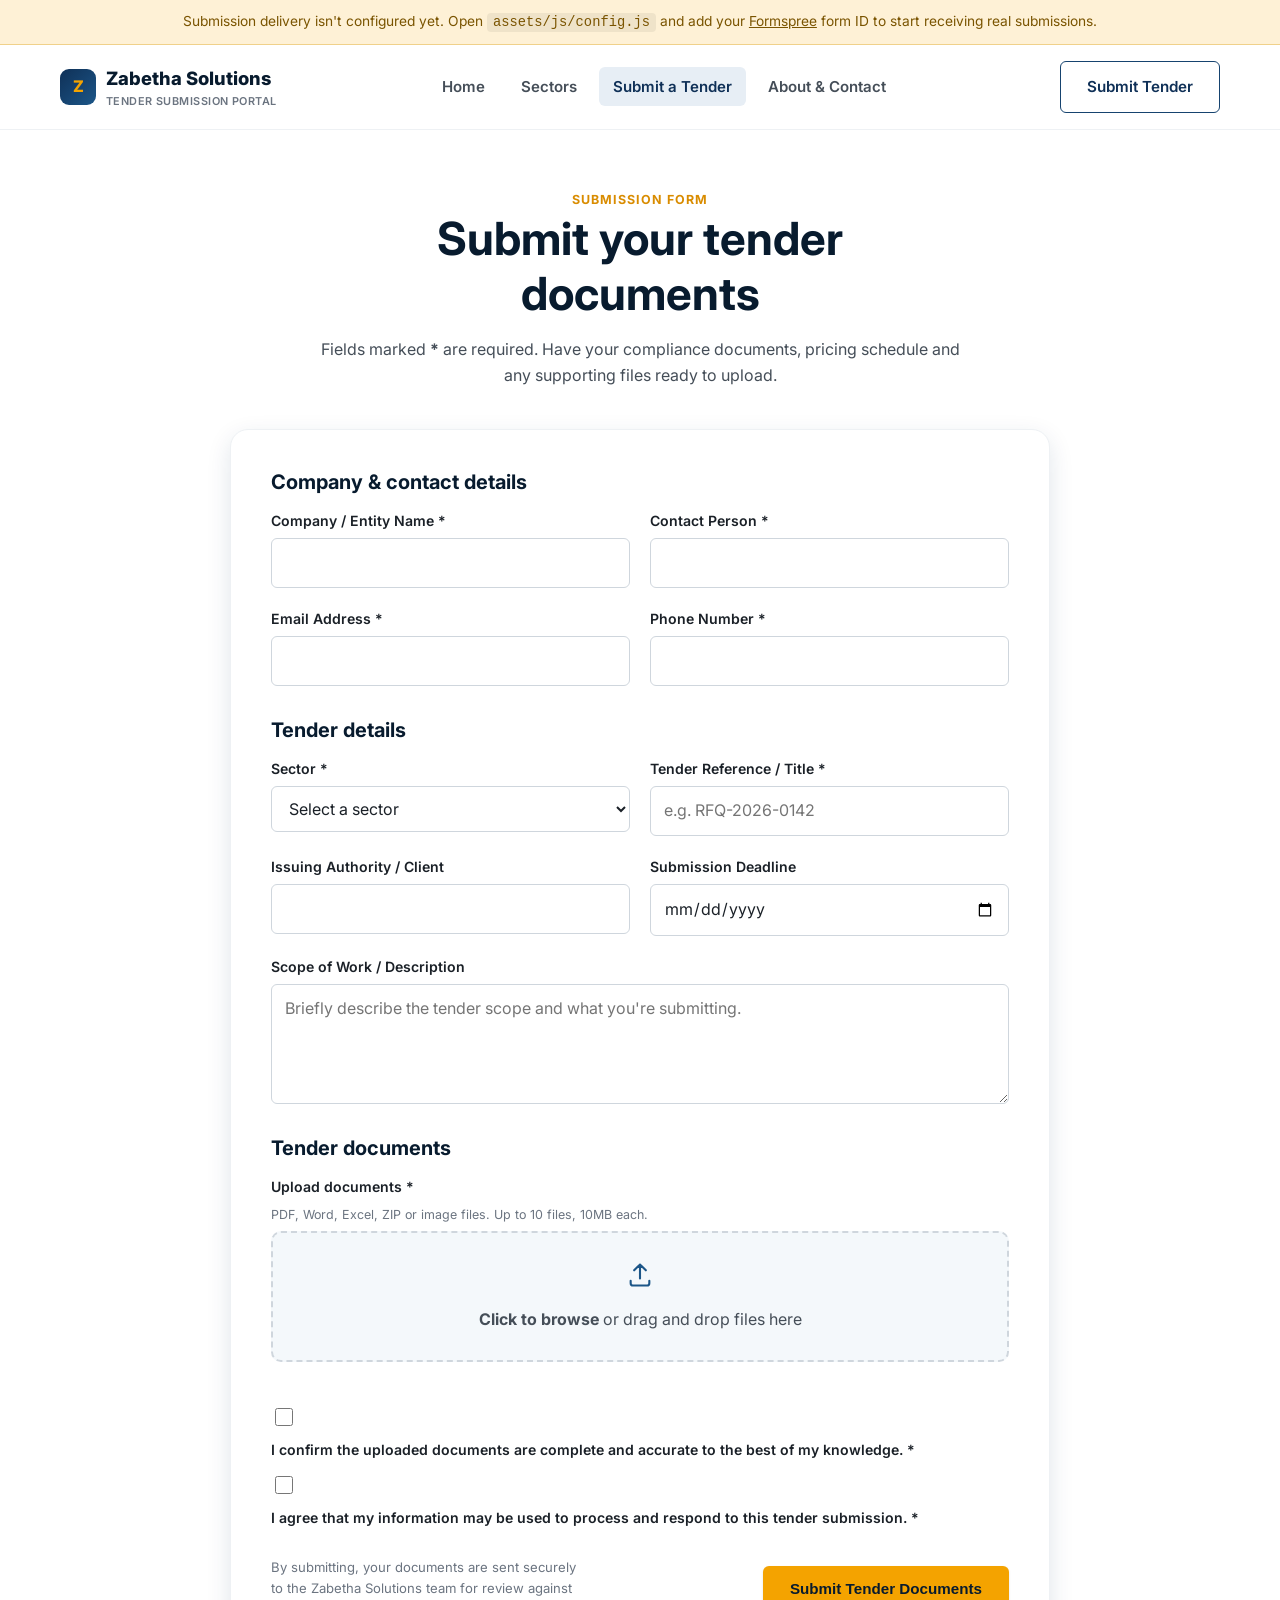
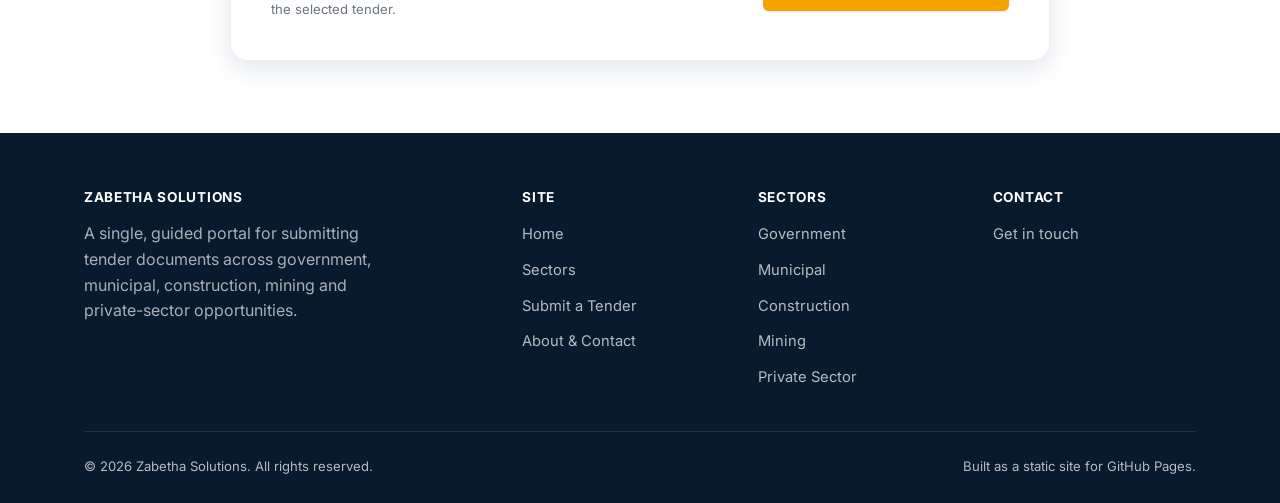
==== submit.html @ def5b01d "Add Zabetha Solutions tender submission portal Static multi-page site (index, sectors, submit, about" ====
<!doctype html>
<html lang="en">
<head>
  <meta charset="UTF-8" />
  <meta name="viewport" content="width=device-width, initial-scale=1.0" />
  <title>Submit a Tender — Zabetha Solutions</title>
  <meta name="description" content="Submit your tender documents for government, municipal, construction, mining or private-sector opportunities." />
  <link rel="icon" href="data:image/svg+xml,<svg xmlns=%22http://www.w3.org/2000/svg%22 viewBox=%220 0 100 100%22><rect width=%22100%22 height=%22100%22 rx=%2220%22 fill=%22%230f3057%22/><text x=%2250%22 y=%2266%22 font-size=%2255%22 font-family=%22Arial%22 font-weight=%22bold%22 fill=%22%23f4a300%22 text-anchor=%22middle%22>Z</text></svg>" />
  <link rel="preconnect" href="https://fonts.googleapis.com" />
  <link rel="preconnect" href="https://fonts.gstatic.com" crossorigin />
  <link href="https://fonts.googleapis.com/css2?family=Inter:wght@400;500;600;700;800&display=swap" rel="stylesheet" />
  <link rel="stylesheet" href="assets/css/style.css" />
</head>
<body>

  <div id="setup-banner" class="setup-banner" style="display:none;">
    Submission delivery isn't configured yet. Open <code>assets/js/config.js</code> and add your
    <a href="https://formspree.io" target="_blank" rel="noopener">Formspree</a> form ID to start receiving real submissions.
  </div>

  <header class="site-header">
    <nav class="nav container">
      <a class="brand" href="index.html">
        <span class="brand__mark">Z</span>
        <span>
          Zabetha Solutions
          <span class="brand__sub">Tender Submission Portal</span>
        </span>
      </a>
      <ul class="nav__links">
        <li><a href="index.html">Home</a></li>
        <li><a href="sectors.html">Sectors</a></li>
        <li><a href="submit.html" aria-current="page">Submit a Tender</a></li>
        <li><a href="about.html">About &amp; Contact</a></li>
      </ul>
      <a class="btn btn--outline nav__cta" href="submit.html">Submit Tender</a>
      <button class="nav__toggle" aria-label="Toggle navigation" aria-expanded="false">
        <span></span><span></span><span></span>
      </button>
    </nav>
  </header>

  <main>
    <section class="section" style="padding-top: 56px;">
      <div class="container">
        <div class="section-head" style="margin-bottom: 40px;">
          <p class="eyebrow">Submission form</p>
          <h1>Submit your tender documents</h1>
          <p>Fields marked <strong>*</strong> are required. Have your compliance documents, pricing schedule and any supporting files ready to upload.</p>
        </div>

        <div class="form-shell" style="max-width: 820px; margin: 0 auto;">
          <form id="tender-form" method="POST" enctype="multipart/form-data" novalidate>

            <!-- Honeypot field for spam protection (kept off-screen, must stay empty) -->
            <input type="text" name="_gotcha" style="display:none" tabindex="-1" autocomplete="off" />
            <input type="hidden" name="_subject" value="New tender submission — Zabetha Solutions" />

            <h3>Company &amp; contact details</h3>
            <div class="form-grid">
              <div class="field">
                <label for="company">Company / Entity Name *</label>
                <input type="text" id="company" name="Company Name" required />
                <span class="field__error">Please enter your company or entity name.</span>
              </div>
              <div class="field">
                <label for="contact-name">Contact Person *</label>
                <input type="text" id="contact-name" name="Contact Person" required />
                <span class="field__error">Please enter a contact person.</span>
              </div>
              <div class="field">
                <label for="email">Email Address *</label>
                <input type="email" id="email" name="Email" required />
                <span class="field__error">Please enter a valid email address.</span>
              </div>
              <div class="field">
                <label for="phone">Phone Number *</label>
                <input type="tel" id="phone" name="Phone" required />
                <span class="field__error">Please enter a contact number.</span>
              </div>
            </div>

            <h3 style="margin-top: 32px;">Tender details</h3>
            <div class="form-grid">
              <div class="field">
                <label for="sector">Sector *</label>
                <select id="sector" name="Sector" required>
                  <option value="" disabled selected>Select a sector</option>
                  <option value="Government">Government</option>
                  <option value="Municipal">Municipal</option>
                  <option value="Construction">Construction</option>
                  <option value="Mining">Mining</option>
                  <option value="Private Sector">Private Sector</option>
                  <option value="Other">Other</option>
                </select>
                <span class="field__error">Please select a sector.</span>
              </div>
              <div class="field">
                <label for="tender-ref">Tender Reference / Title *</label>
                <input type="text" id="tender-ref" name="Tender Reference" required placeholder="e.g. RFQ-2026-0142" />
                <span class="field__error">Please enter the tender reference or title.</span>
              </div>
              <div class="field">
                <label for="issuing-authority">Issuing Authority / Client</label>
                <input type="text" id="issuing-authority" name="Issuing Authority" />
              </div>
              <div class="field">
                <label for="deadline">Submission Deadline</label>
                <input type="date" id="deadline" name="Submission Deadline" />
              </div>
              <div class="field field--full">
                <label for="description">Scope of Work / Description</label>
                <textarea id="description" name="Description" placeholder="Briefly describe the tender scope and what you're submitting."></textarea>
              </div>
            </div>

            <h3 style="margin-top: 32px;">Tender documents</h3>
            <div class="field field--full">
              <label for="documents">Upload documents *</label>
              <span class="hint">PDF, Word, Excel, ZIP or image files. Up to 10 files, 10MB each.</span>
              <div class="file-drop" tabindex="0" role="button" aria-label="Upload tender documents">
                <svg width="28" height="28" viewBox="0 0 24 24" fill="none"><path d="M12 15V3m0 0L7 8m5-5l5 5M4 17v2a2 2 0 002 2h12a2 2 0 002-2v-2" stroke="currentColor" stroke-width="1.8" stroke-linecap="round" stroke-linejoin="round"/></svg>
                <p style="margin: 0;"><strong>Click to browse</strong> or drag and drop files here</p>
                <input type="file" id="documents" name="Documents[]" multiple accept=".pdf,.doc,.docx,.xls,.xlsx,.zip,.jpg,.jpeg,.png" />
              </div>
              <ul class="file-list"></ul>
            </div>

            <div class="field checkbox-field" style="margin-top: 24px;">
              <input type="checkbox" id="confirm-docs" name="Confirmation - Documents Complete" value="Yes" required />
              <label for="confirm-docs">I confirm the uploaded documents are complete and accurate to the best of my knowledge. *</label>
            </div>
            <div class="field checkbox-field" style="margin-top: 12px;">
              <input type="checkbox" id="confirm-terms" name="Confirmation - Terms Agreed" value="Yes" required />
              <label for="confirm-terms">I agree that my information may be used to process and respond to this tender submission. *</label>
            </div>

            <div class="form-footer">
              <p style="margin: 0; font-size: 0.82rem; color: var(--gray-500); max-width: 40ch;">
                By submitting, your documents are sent securely to the Zabetha Solutions team for review against the selected tender.
              </p>
              <button type="submit" class="btn btn--primary">Submit Tender Documents</button>
            </div>

            <div class="form-status" role="status" aria-live="polite"></div>
          </form>
        </div>
      </div>
    </section>
  </main>

  <footer class="site-footer">
    <div class="container">
      <div class="footer-grid">
        <div>
          <h4>Zabetha Solutions</h4>
          <p style="color: rgba(255,255,255,0.65); max-width: 32ch;">A single, guided portal for submitting tender documents across government, municipal, construction, mining and private-sector opportunities.</p>
        </div>
        <div>
          <h4>Site</h4>
          <ul>
            <li><a href="index.html">Home</a></li>
            <li><a href="sectors.html">Sectors</a></li>
            <li><a href="submit.html">Submit a Tender</a></li>
            <li><a href="about.html">About &amp; Contact</a></li>
          </ul>
        </div>
        <div>
          <h4>Sectors</h4>
          <ul>
            <li><a href="sectors.html#government">Government</a></li>
            <li><a href="sectors.html#municipal">Municipal</a></li>
            <li><a href="sectors.html#construction">Construction</a></li>
            <li><a href="sectors.html#mining">Mining</a></li>
            <li><a href="sectors.html#private">Private Sector</a></li>
          </ul>
        </div>
        <div>
          <h4>Contact</h4>
          <ul>
            <li><a href="about.html">Get in touch</a></li>
          </ul>
        </div>
      </div>
      <div class="footer-bottom">
        <span>© <span data-year></span> Zabetha Solutions. All rights reserved.</span>
        <span>Built as a static site for GitHub Pages.</span>
      </div>
    </div>
  </footer>

  <script src="assets/js/config.js"></script>
  <script src="assets/js/main.js"></script>
</body>
</html>
---- assets/css/style.css ----
/* ==========================================================================
   Zabetha Solutions — Tender Submission Portal
   ========================================================================== */

:root {
  --navy-950: #081b2e;
  --navy-900: #0f3057;
  --navy-800: #16436f;
  --navy-700: #1c5688;
  --navy-100: #e7eef5;
  --navy-50: #f4f8fb;

  --amber-500: #f4a300;
  --amber-600: #d98c00;
  --amber-100: #fef1d6;

  --gray-900: #1a2027;
  --gray-700: #454e58;
  --gray-500: #6b7480;
  --gray-300: #cfd6dd;
  --gray-100: #eef1f4;
  --white: #ffffff;

  --success: #1c7c4c;
  --error: #c0392b;

  --radius-sm: 6px;
  --radius-md: 10px;
  --radius-lg: 18px;

  --shadow-sm: 0 1px 3px rgba(15, 48, 87, 0.08), 0 1px 2px rgba(15, 48, 87, 0.06);
  --shadow-md: 0 8px 24px rgba(15, 48, 87, 0.12);
  --shadow-lg: 0 20px 48px rgba(15, 48, 87, 0.16);

  --max-width: 1160px;
  --font-sans: "Inter", -apple-system, BlinkMacSystemFont, "Segoe UI", Roboto, Helvetica, Arial, sans-serif;
}

* {
  box-sizing: border-box;
}

html {
  scroll-behavior: smooth;
}

body {
  margin: 0;
  font-family: var(--font-sans);
  color: var(--gray-900);
  background: var(--white);
  line-height: 1.6;
  -webkit-font-smoothing: antialiased;
}

img {
  max-width: 100%;
  display: block;
}

a {
  color: inherit;
}

.container {
  width: 100%;
  max-width: var(--max-width);
  margin: 0 auto;
  padding: 0 24px;
}

h1, h2, h3, h4 {
  font-weight: 700;
  line-height: 1.2;
  margin: 0 0 16px;
  color: var(--navy-950);
}

h1 { font-size: clamp(2rem, 4vw, 2.85rem); }
h2 { font-size: clamp(1.5rem, 3vw, 2.1rem); }
h3 { font-size: 1.25rem; }

p { margin: 0 0 16px; color: var(--gray-700); }

.eyebrow {
  display: inline-flex;
  align-items: center;
  gap: 8px;
  font-size: 0.78rem;
  font-weight: 700;
  letter-spacing: 0.08em;
  text-transform: uppercase;
  color: var(--amber-600);
  margin-bottom: 12px;
}

.section {
  padding: 72px 0;
}

.section--alt {
  background: var(--navy-50);
}

.section-head {
  max-width: 640px;
  margin: 0 auto 48px;
  text-align: center;
}

.section-head p {
  margin: 0;
}

/* ---------- Buttons ---------- */

.btn {
  display: inline-flex;
  align-items: center;
  justify-content: center;
  gap: 8px;
  padding: 13px 26px;
  border-radius: var(--radius-sm);
  font-weight: 600;
  font-size: 0.95rem;
  text-decoration: none;
  border: 1px solid transparent;
  cursor: pointer;
  transition: transform 0.15s ease, box-shadow 0.15s ease, background 0.15s ease, border-color 0.15s ease;
}

.btn:active { transform: translateY(1px); }

.btn--primary {
  background: var(--amber-500);
  color: var(--navy-950);
  box-shadow: var(--shadow-sm);
}

.btn--primary:hover {
  background: var(--amber-600);
  box-shadow: var(--shadow-md);
}

.btn--ghost {
  background: transparent;
  border-color: rgba(255, 255, 255, 0.4);
  color: var(--white);
}

.btn--ghost:hover {
  background: rgba(255, 255, 255, 0.12);
}

.btn--outline {
  background: transparent;
  border-color: var(--navy-800);
  color: var(--navy-900);
}

.btn--outline:hover {
  background: var(--navy-900);
  color: var(--white);
}

.btn--block {
  width: 100%;
}

.btn:disabled {
  opacity: 0.6;
  cursor: not-allowed;
  transform: none;
}

/* ---------- Header / Nav ---------- */

.site-header {
  position: sticky;
  top: 0;
  z-index: 100;
  background: var(--white);
  border-bottom: 1px solid var(--gray-100);
}

.nav {
  display: flex;
  align-items: center;
  justify-content: space-between;
  padding: 16px 0;
}

.brand {
  display: flex;
  align-items: center;
  gap: 10px;
  text-decoration: none;
  font-weight: 800;
  font-size: 1.15rem;
  color: var(--navy-950);
}

.brand__mark {
  width: 36px;
  height: 36px;
  border-radius: 9px;
  background: linear-gradient(135deg, var(--navy-900), var(--navy-700));
  display: flex;
  align-items: center;
  justify-content: center;
  color: var(--amber-500);
  font-weight: 800;
  font-size: 1rem;
  flex-shrink: 0;
}

.brand__sub {
  display: block;
  font-size: 0.68rem;
  font-weight: 600;
  letter-spacing: 0.04em;
  color: var(--gray-500);
  text-transform: uppercase;
}

.nav__links {
  display: flex;
  align-items: center;
  gap: 8px;
  list-style: none;
  margin: 0;
  padding: 0;
}

.nav__links a {
  text-decoration: none;
  color: var(--gray-700);
  font-weight: 600;
  font-size: 0.94rem;
  padding: 10px 14px;
  border-radius: var(--radius-sm);
  transition: background 0.15s ease, color 0.15s ease;
}

.nav__links a:hover,
.nav__links a[aria-current="page"] {
  background: var(--navy-100);
  color: var(--navy-900);
}

.nav__cta {
  margin-left: 8px;
}

.nav__toggle {
  display: none;
  background: none;
  border: 1px solid var(--gray-300);
  border-radius: var(--radius-sm);
  padding: 8px 10px;
  cursor: pointer;
}

.nav__toggle span {
  display: block;
  width: 20px;
  height: 2px;
  background: var(--navy-950);
  margin: 4px 0;
}

/* ---------- Hero ---------- */

.hero {
  background: radial-gradient(circle at top right, var(--navy-800), var(--navy-950) 65%);
  color: var(--white);
  padding: 96px 0 88px;
}

.hero__grid {
  display: grid;
  grid-template-columns: 1.1fr 0.9fr;
  gap: 56px;
  align-items: center;
}

.hero h1 {
  color: var(--white);
}

.hero__lede {
  font-size: 1.1rem;
  color: rgba(255, 255, 255, 0.82);
  max-width: 46ch;
}

.hero__actions {
  display: flex;
  gap: 14px;
  flex-wrap: wrap;
  margin-top: 28px;
}

.hero__stats {
  display: grid;
  grid-template-columns: repeat(3, 1fr);
  gap: 16px;
  margin-top: 48px;
  max-width: 460px;
}

.hero__stat strong {
  display: block;
  font-size: 1.6rem;
  color: var(--amber-500);
}

.hero__stat span {
  font-size: 0.8rem;
  color: rgba(255, 255, 255, 0.7);
}

.hero__card {
  background: var(--white);
  border-radius: var(--radius-lg);
  padding: 28px;
  box-shadow: var(--shadow-lg);
  color: var(--gray-900);
}

.hero__card h3 {
  margin-bottom: 4px;
}

.hero__card p {
  font-size: 0.92rem;
}

.hero__checklist {
  list-style: none;
  margin: 20px 0;
  padding: 0;
}

.hero__checklist li {
  display: flex;
  gap: 10px;
  align-items: flex-start;
  padding: 8px 0;
  border-top: 1px solid var(--gray-100);
  font-size: 0.92rem;
  color: var(--gray-700);
}

.hero__checklist li:first-child { border-top: none; }

.hero__checklist svg {
  flex-shrink: 0;
  margin-top: 3px;
  color: var(--success);
}

/* ---------- Sector cards ---------- */

.sector-grid {
  display: grid;
  grid-template-columns: repeat(auto-fit, minmax(240px, 1fr));
  gap: 24px;
}

.sector-card {
  background: var(--white);
  border: 1px solid var(--gray-100);
  border-radius: var(--radius-lg);
  padding: 28px;
  box-shadow: var(--shadow-sm);
  transition: transform 0.18s ease, box-shadow 0.18s ease;
}

.sector-card:hover {
  transform: translateY(-4px);
  box-shadow: var(--shadow-md);
}

.sector-card__icon {
  width: 52px;
  height: 52px;
  border-radius: 14px;
  background: var(--navy-100);
  color: var(--navy-800);
  display: flex;
  align-items: center;
  justify-content: center;
  margin-bottom: 18px;
}

.sector-card ul {
  margin: 14px 0 0;
  padding-left: 18px;
  color: var(--gray-500);
  font-size: 0.88rem;
}

.sector-card li { margin-bottom: 6px; }

/* ---------- Steps ---------- */

.steps {
  display: grid;
  grid-template-columns: repeat(auto-fit, minmax(220px, 1fr));
  gap: 28px;
  counter-reset: step;
}

.step {
  position: relative;
  padding-left: 8px;
}

.step__num {
  display: inline-flex;
  align-items: center;
  justify-content: center;
  width: 40px;
  height: 40px;
  border-radius: 50%;
  background: var(--navy-900);
  color: var(--white);
  font-weight: 700;
  margin-bottom: 16px;
}

/* ---------- Forms ---------- */

.form-shell {
  background: var(--white);
  border: 1px solid var(--gray-100);
  border-radius: var(--radius-lg);
  box-shadow: var(--shadow-md);
  padding: 40px;
}

.form-grid {
  display: grid;
  grid-template-columns: repeat(2, 1fr);
  gap: 20px;
}

.form-grid--full,
.field--full {
  grid-column: 1 / -1;
}

.field {
  display: flex;
  flex-direction: column;
  gap: 6px;
}

.field label {
  font-size: 0.88rem;
  font-weight: 600;
  color: var(--gray-900);
}

.field .hint {
  font-size: 0.78rem;
  color: var(--gray-500);
}

.field input,
.field select,
.field textarea {
  font: inherit;
  padding: 11px 13px;
  border: 1px solid var(--gray-300);
  border-radius: var(--radius-sm);
  background: var(--white);
  color: var(--gray-900);
  width: 100%;
}

.field input:focus,
.field select:focus,
.field textarea:focus {
  outline: none;
  border-color: var(--navy-700);
  box-shadow: 0 0 0 3px rgba(28, 86, 136, 0.15);
}

.field textarea {
  resize: vertical;
  min-height: 120px;
}

.field--error input,
.field--error select,
.field--error textarea {
  border-color: var(--error);
}

.field__error {
  font-size: 0.78rem;
  color: var(--error);
  display: none;
}

.field--error .field__error {
  display: block;
}

.checkbox-field {
  display: flex;
  align-items: flex-start;
  gap: 10px;
  font-size: 0.88rem;
  color: var(--gray-700);
}

.checkbox-field input {
  width: 18px;
  height: 18px;
  margin-top: 2px;
  accent-color: var(--navy-800);
}

.file-drop {
  border: 2px dashed var(--gray-300);
  border-radius: var(--radius-md);
  padding: 28px;
  text-align: center;
  background: var(--navy-50);
  cursor: pointer;
  transition: border-color 0.15s ease, background 0.15s ease;
}

.file-drop:hover,
.file-drop.is-dragover {
  border-color: var(--navy-700);
  background: var(--navy-100);
}

.file-drop input { display: none; }

.file-drop svg {
  color: var(--navy-700);
  margin-bottom: 10px;
}

.file-list {
  list-style: none;
  margin: 14px 0 0;
  padding: 0;
  display: flex;
  flex-direction: column;
  gap: 8px;
}

.file-list li {
  display: flex;
  align-items: center;
  justify-content: space-between;
  gap: 12px;
  background: var(--gray-100);
  border-radius: var(--radius-sm);
  padding: 8px 12px;
  font-size: 0.84rem;
  color: var(--gray-700);
}

.file-list button {
  background: none;
  border: none;
  color: var(--error);
  cursor: pointer;
  font-size: 0.8rem;
  font-weight: 600;
}

.form-footer {
  display: flex;
  align-items: center;
  justify-content: space-between;
  gap: 20px;
  margin-top: 28px;
  flex-wrap: wrap;
}

.form-status {
  border-radius: var(--radius-sm);
  padding: 14px 16px;
  font-size: 0.9rem;
  margin-top: 20px;
  display: none;
}

.form-status.is-visible { display: block; }

.form-status--success {
  background: #eaf7ef;
  color: var(--success);
  border: 1px solid #bfe6cd;
}

.form-status--error {
  background: #fdecea;
  color: var(--error);
  border: 1px solid #f3c1ba;
}

.form-status--loading {
  background: var(--navy-50);
  color: var(--navy-800);
  border: 1px solid var(--navy-100);
}

/* ---------- Setup notice ---------- */

.setup-banner {
  background: var(--amber-100);
  border-bottom: 1px solid #f0d18a;
  color: #7a5400;
  font-size: 0.86rem;
  text-align: center;
  padding: 10px 16px;
}

.setup-banner code {
  background: rgba(0,0,0,0.06);
  padding: 2px 6px;
  border-radius: 4px;
}

.setup-banner a { text-decoration: underline; }

/* ---------- Trust strip ---------- */

.trust-strip {
  display: grid;
  grid-template-columns: repeat(auto-fit, minmax(200px, 1fr));
  gap: 24px;
  text-align: center;
}

.trust-strip .stat strong {
  display: block;
  font-size: 1.9rem;
  color: var(--navy-900);
}

.trust-strip .stat span {
  color: var(--gray-500);
  font-size: 0.88rem;
}

/* ---------- CTA band ---------- */

.cta-band {
  background: linear-gradient(120deg, var(--navy-900), var(--navy-700));
  color: var(--white);
  border-radius: var(--radius-lg);
  padding: 48px;
  display: flex;
  align-items: center;
  justify-content: space-between;
  gap: 24px;
  flex-wrap: wrap;
}

.cta-band h2, .cta-band p { color: var(--white); }
.cta-band p { color: rgba(255,255,255,0.8); margin: 0; }

/* ---------- Content pages (About) ---------- */

.content-block + .content-block {
  margin-top: 40px;
}

.two-col {
  display: grid;
  grid-template-columns: 1fr 1fr;
  gap: 40px;
  align-items: start;
}

.contact-card {
  background: var(--navy-50);
  border-radius: var(--radius-lg);
  padding: 28px;
  border: 1px solid var(--navy-100);
}

.contact-card dl {
  margin: 0;
}

.contact-card dt {
  font-size: 0.78rem;
  text-transform: uppercase;
  letter-spacing: 0.05em;
  color: var(--gray-500);
  margin-top: 16px;
}

.contact-card dt:first-child { margin-top: 0; }

.contact-card dd {
  margin: 4px 0 0;
  font-weight: 600;
  color: var(--navy-950);
}

/* ---------- Footer ---------- */

.site-footer {
  background: var(--navy-950);
  color: rgba(255, 255, 255, 0.7);
  padding: 56px 0 28px;
}

.footer-grid {
  display: grid;
  grid-template-columns: 2fr 1fr 1fr 1fr;
  gap: 32px;
  padding-bottom: 32px;
  border-bottom: 1px solid rgba(255, 255, 255, 0.1);
}

.footer-grid h4 {
  color: var(--white);
  font-size: 0.85rem;
  text-transform: uppercase;
  letter-spacing: 0.05em;
  margin-bottom: 16px;
}

.footer-grid ul {
  list-style: none;
  margin: 0;
  padding: 0;
}

.footer-grid li {
  margin-bottom: 10px;
}

.footer-grid a {
  text-decoration: none;
  color: rgba(255, 255, 255, 0.7);
  font-size: 0.92rem;
}

.footer-grid a:hover {
  color: var(--amber-500);
}

.footer-bottom {
  display: flex;
  justify-content: space-between;
  align-items: center;
  padding-top: 24px;
  font-size: 0.82rem;
  flex-wrap: wrap;
  gap: 12px;
}

/* ---------- Responsive ---------- */

@media (max-width: 860px) {
  .hero__grid { grid-template-columns: 1fr; }
  .form-grid { grid-template-columns: 1fr; }
  .two-col { grid-template-columns: 1fr; }
  .footer-grid { grid-template-columns: repeat(2, 1fr); }
}

@media (max-width: 720px) {
  .nav__links, .nav__cta { display: none; }
  .nav__toggle { display: block; }
  .nav.is-open .nav__links {
    display: flex;
    flex-direction: column;
    position: absolute;
    top: 100%;
    left: 0;
    right: 0;
    background: var(--white);
    padding: 12px 24px 20px;
    border-bottom: 1px solid var(--gray-100);
    box-shadow: var(--shadow-md);
  }
  .nav.is-open .nav__cta {
    display: flex;
    position: absolute;
    top: calc(100% + 1px);
    margin-top: 190px;
  }
  .hero__stats { grid-template-columns: repeat(3, 1fr); }
  .cta-band { flex-direction: column; text-align: center; }
  .form-shell { padding: 24px; }
  .footer-grid { grid-template-columns: 1fr; }
}
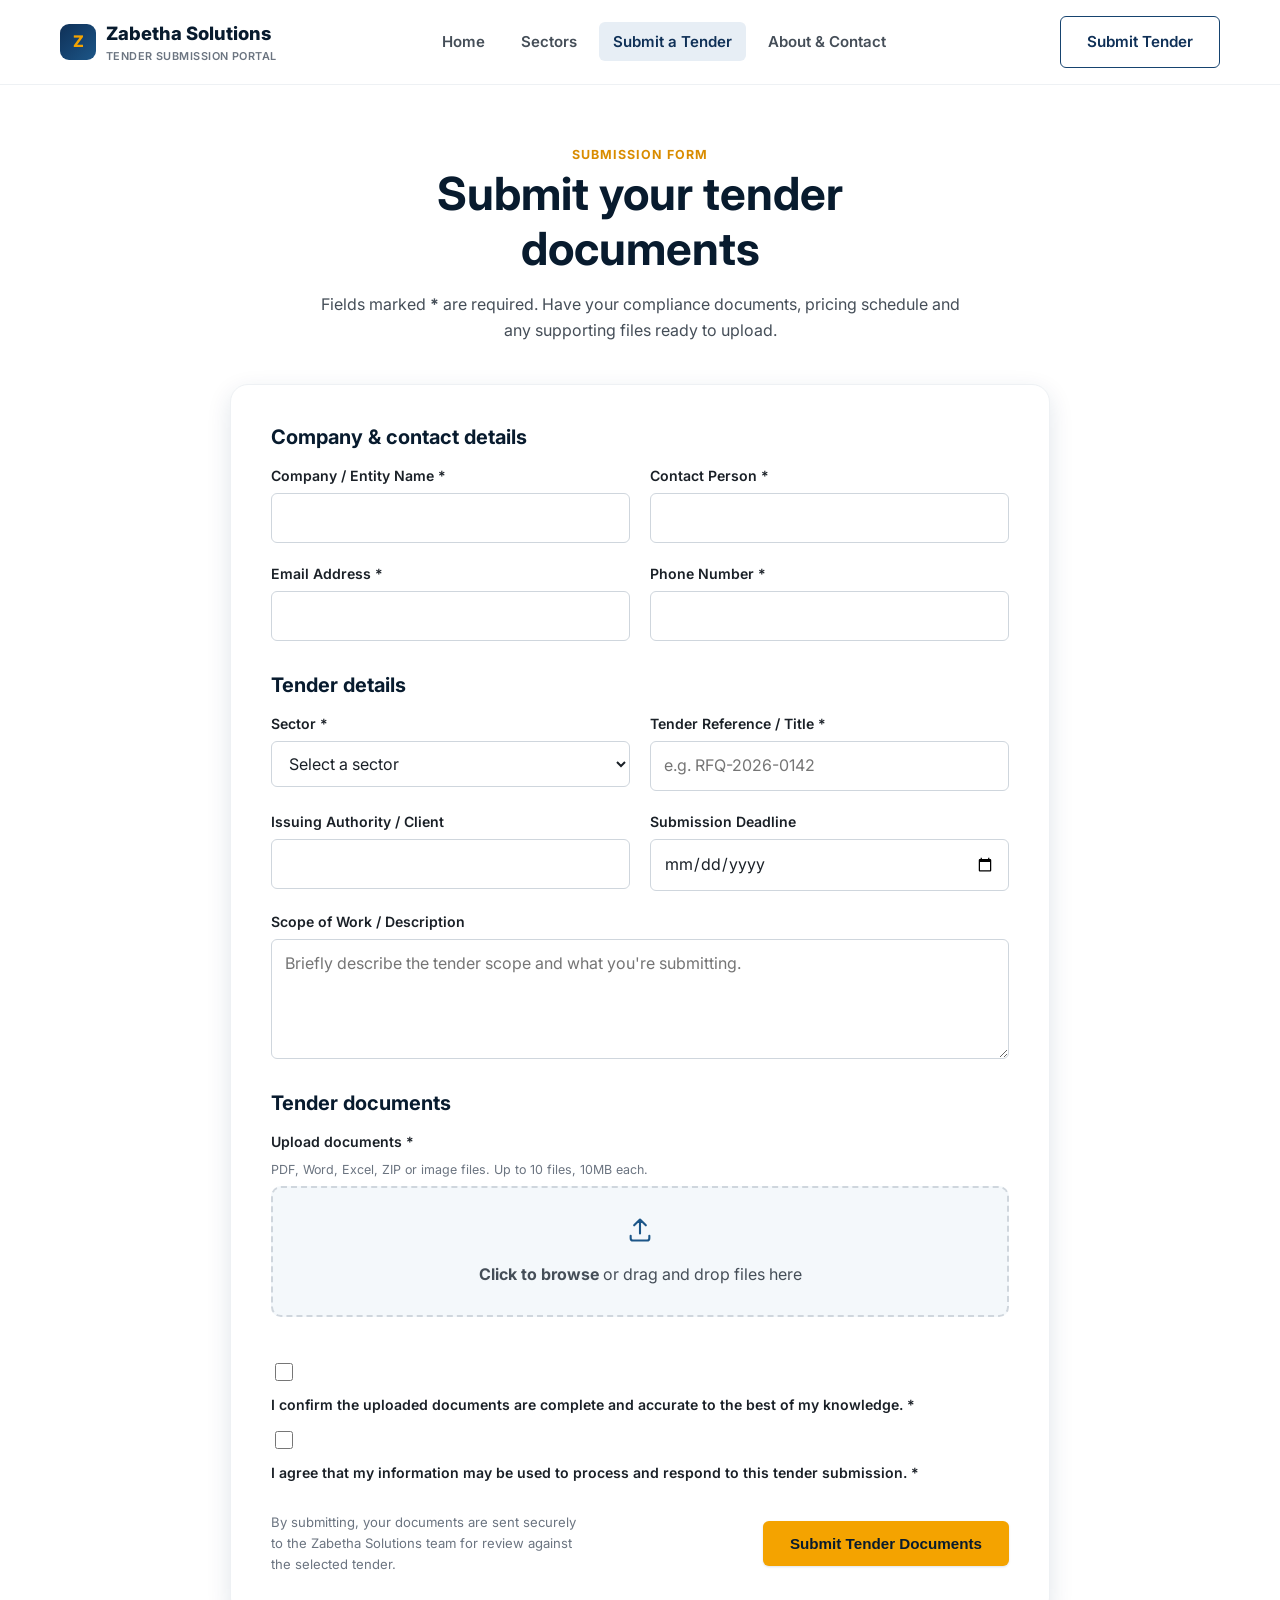
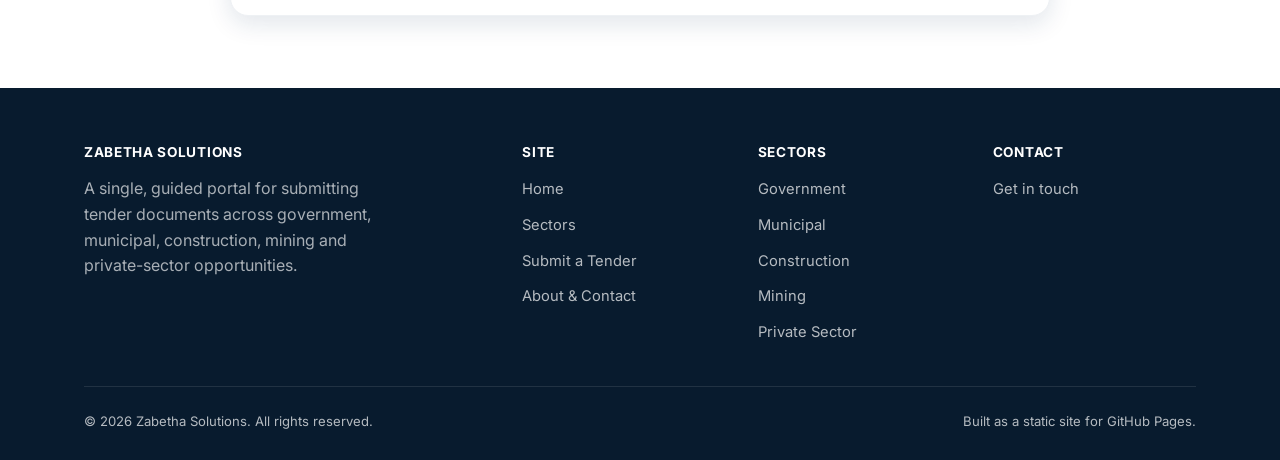
==== commit 7950053f: "Switch form backend from Formspree to FormSubmit.co Formspree's free plan blocks file attachments en" ====
--- a/submit.html
+++ b/submit.html
@@ -14,8 +14,9 @@
 <body>
 
   <div id="setup-banner" class="setup-banner" style="display:none;">
-    Submission delivery isn't configured yet. Open <code>assets/js/config.js</code> and add your
-    <a href="https://formspree.io" target="_blank" rel="noopener">Formspree</a> form ID to start receiving real submissions.
+    Submission delivery isn't configured yet. Open <code>assets/js/config.js</code> and set
+    <code>contactEmail</code> to start receiving real submissions via
+    <a href="https://formsubmit.co" target="_blank" rel="noopener">FormSubmit.co</a>.
   </div>
 
   <header class="site-header">
@@ -53,8 +54,10 @@
           <form id="tender-form" method="POST" enctype="multipart/form-data" novalidate>
 
             <!-- Honeypot field for spam protection (kept off-screen, must stay empty) -->
-            <input type="text" name="_gotcha" style="display:none" tabindex="-1" autocomplete="off" />
+            <input type="text" name="_honey" style="display:none" tabindex="-1" autocomplete="off" />
             <input type="hidden" name="_subject" value="New tender submission — Zabetha Solutions" />
+            <input type="hidden" name="_captcha" value="false" />
+            <input type="hidden" name="_template" value="table" />
 
             <h3>Company &amp; contact details</h3>
             <div class="form-grid">
